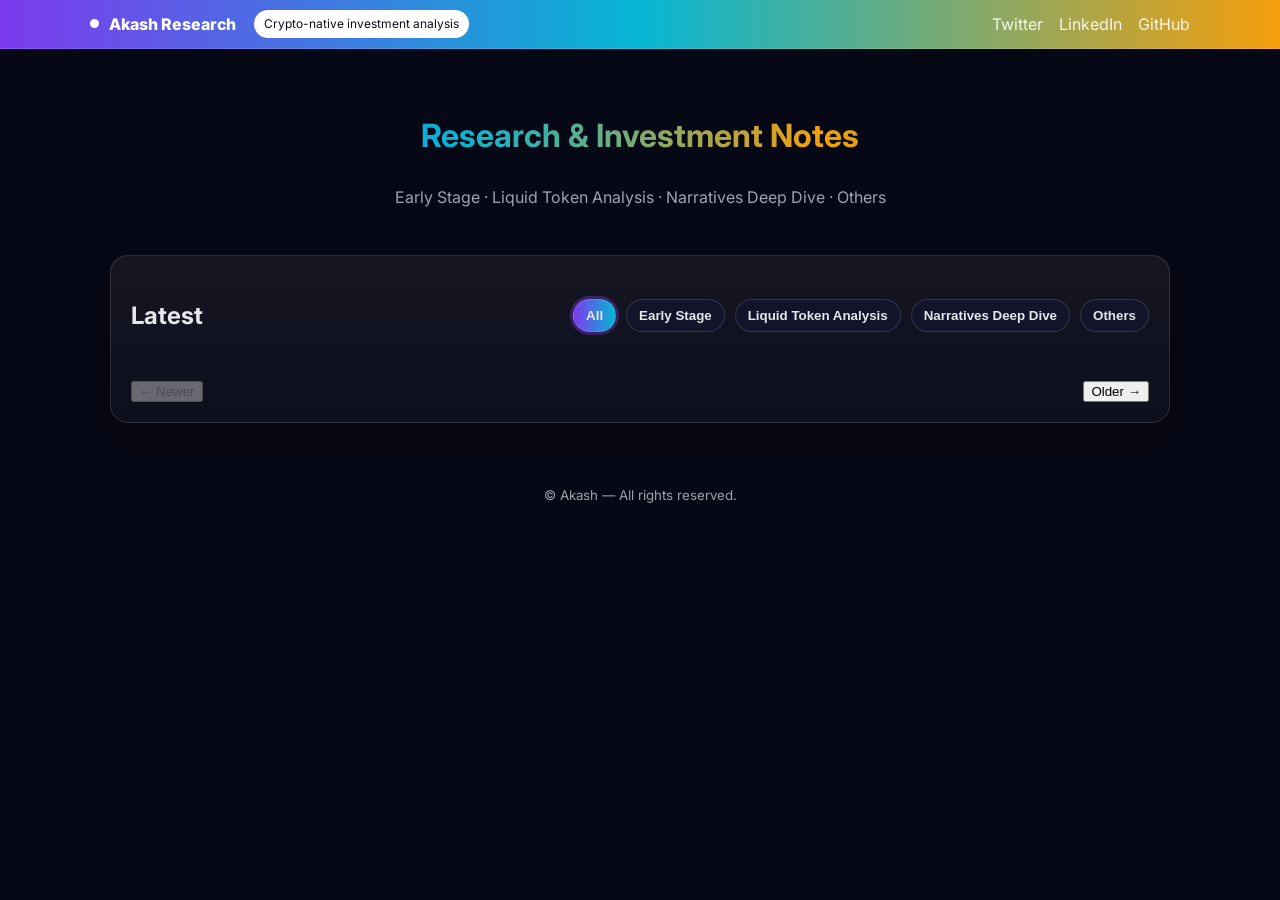
==== index.html @ 3c8e9f44 "Add files via upload" ====
<!DOCTYPE html>
<html lang="en">
<head>
  <meta charset="UTF-8">
  <meta name="viewport" content="width=device-width, initial-scale=1.0">
  <title>Crypto Research — Akash</title>
  <meta name="description" content="Investment analysis, narratives, and liquid token research.">
  <link rel="stylesheet" href="./styles.css">
  <link rel="preconnect" href="https://fonts.googleapis.com">
  <link rel="preconnect" href="https://fonts.gstatic.com" crossorigin>
  <link href="https://fonts.googleapis.com/css2?family=Inter:wght@400;600;800&display=swap" rel="stylesheet">
</head>
<body>
  <div class="topbar">
    <div class="container topbar-inner">
      <div class="brand">
        <span class="dot"></span>
        <a href="./" class="brand-name">Akash Research</a>
        <span class="tagline">Crypto-native investment analysis</span>
      </div>
      <nav class="social">
        <a id="twitterLink" target="_blank" rel="noopener">Twitter</a>
        <a id="linkedinLink" target="_blank" rel="noopener">LinkedIn</a>
        <a id="githubLink" target="_blank" rel="noopener">GitHub</a>
      </nav>
    </div>
  </div>

  <header class="container hero">
    <h1 class="gradient">Research & Investment Notes</h1>
    <p class="lede">Early Stage · Liquid Token Analysis · Narratives Deep Dive · Others</p>
  </header>

  <main class="container">
    <section class="card">
      <div class="filters-head">
        <h2>Latest</h2>
        <div class="chips" id="chips">
          <button class="chip active" data-tag="All">All</button>
          <button class="chip" data-tag="Early Stage">Early Stage</button>
          <button class="chip" data-tag="Liquid Token Analysis">Liquid Token Analysis</button>
          <button class="chip" data-tag="Narratives Deep Dive">Narratives Deep Dive</button>
          <button class="chip" data-tag="Others">Others</button>
        </div>
      </div>
      <div id="list" class="grid"></div>
      <div id="pager" class="pager">
        <button id="prevBtn" class="btn ghost" disabled>← Newer</button>
        <button id="nextBtn" class="btn ghost">Older →</button>
      </div>
    </section>
  </main>

  <footer class="container footer">
    <small>&copy; <span id="year"></span> Akash — All rights reserved.</small>
  </footer>

  <script src="./scripts/api.js"></script>
  <script src="./scripts/list.js"></script>
</body>
</html>
---- styles.css ----
/* Vibrant crypto theme */
:root{
  --bg:#070815; --text:#e5e7eb; --muted:#9ca3af;
  --card:rgba(255,255,255,.06); --border:rgba(255,255,255,.12);
  --accent1:#7c3aed; --accent2:#06b6d4; --accent3:#f59e0b; --accent4:#22c55e;
  --ring: rgba(124,58,237,.35); --maxw:1100px;
}
*{box-sizing:border-box}
html,body{margin:0;padding:0;background:var(--bg);color:var(--text);font-family:'Inter',system-ui,Segoe UI,Roboto,Arial,sans-serif;line-height:1.65}
.container{max-width:var(--maxw);margin:0 auto;padding:0 20px}
.topbar{background:linear-gradient(90deg,var(--accent1),var(--accent2),var(--accent3));border-bottom:1px solid var(--border)}
.topbar-inner{display:flex;align-items:center;justify-content:space-between;padding:10px 0}
.brand{display:flex;align-items:center;gap:10px}
.brand .dot{width:9px;height:9px;border-radius:999px;background:#fff}
.brand-name{color:#fff;text-decoration:none;font-weight:800}
.tagline{background:#fff;color:#0b0f19;border-radius:999px;padding:4px 10px;font-size:12px;margin-left:8px}
.social a{color:#fff;opacity:.9;margin-left:12px;text-decoration:none}
.social a:hover{opacity:1}

.hero{padding:40px 0 10px;text-align:center}
.gradient{background:linear-gradient(90deg,var(--accent1),var(--accent2),var(--accent3),var(--accent4));-webkit-background-clip:text;background-clip:text;color:transparent}
.lede{color:var(--muted)}

.card{background:linear-gradient(180deg, rgba(255,255,255,.06), rgba(255,255,255,.03));border:1px solid var(--border);padding:20px;border-radius:18px;margin:18px 0;box-shadow:0 18px 40px rgba(0,0,0,.25)}
.filters-head{display:flex;align-items:center;justify-content:space-between;gap:10px;flex-wrap:wrap}
.chips{display:flex;gap:10px;flex-wrap:wrap}
.chip{background:#12142a;border:1px solid rgba(255,255,255,.14);color:#e5e7eb;border-radius:999px;padding:8px 12px;cursor:pointer;font-weight:600}
.chip:hover{border-color:#fff}
.chip.active{background:linear-gradient(90deg,var(--accent1),var(--accent2));box-shadow:0 0 0 3px var(--ring);}

.grid{display:grid;grid-template-columns:repeat(3,1fr);gap:16px;margin-top:16px}
.item{display:flex;flex-direction:column;gap:10px;background:rgba(255,255,255,.04);border:1px solid rgba(255,255,255,.08);border-radius:16px;padding:16px}
.item h3{margin:4px 0 6px}
.item .meta{color:var(--muted);font-size:12px;display:flex;align-items:center;justify-content:space-between}
.item .excerpt{color:#cbd5e1}
.item .badge{font-size:12px;padding:4px 10px;border-radius:999px;border:1px solid rgba(255,255,255,.16)}
.item a.cta{margin-top:auto;display:inline-block;text-decoration:none;font-weight:700;padding:10px 12px;border-radius:12px;background:linear-gradient(90deg,var(--accent2),var(--accent4));color:#041016}
.item a.cta:hover{filter:brightness(1.05)}
.pager{display:flex;justify-content:space-between;margin-top:10px}

.footer{padding:40px 0 60px;color:#a1a1aa;text-align:center}

.article{padding:24px 0}
.article-card{max-width:860px;margin:0 auto}
.article-hero{height:260px;border-radius:16px;background:linear-gradient(135deg,var(--accent2),var(--accent1));border:1px solid var(--border);margin:12px 0 18px;display:flex;align-items:end;justify-content:flex-start;overflow:hidden}
.article-hero img{width:100%;height:100%;object-fit:cover}
.meta{color:var(--muted);font-size:14px;margin:6px 0 10px}
.tags{display:flex;gap:8px;flex-wrap:wrap;margin-bottom:16px}
.tag{font-size:12px;padding:4px 10px;border-radius:999px;border:1px solid rgba(255,255,255,.16);background:rgba(255,255,255,.06)}
.content img{max-width:100%;height:auto;border-radius:12px;border:1px solid rgba(255,255,255,.12)}
.content blockquote{border-left:3px solid var(--accent2);padding-left:12px;color:#cbd5e1}
.content pre{overflow:auto;background:#0c1222;border:1px solid rgba(255,255,255,.1);border-radius:12px;padding:12px}
.content code{font-family:ui-monospace, SFMono-Regular, Menlo, Monaco, Consolas, "Liberation Mono", "Courier New", monospace}
.share{display:flex;gap:10px;margin-top:18px}

@media (max-width: 950px){ .grid{grid-template-columns:repeat(2,1fr)} }
@media (max-width: 640px){ .grid{grid-template-columns:1fr} .article-hero{height:200px} }
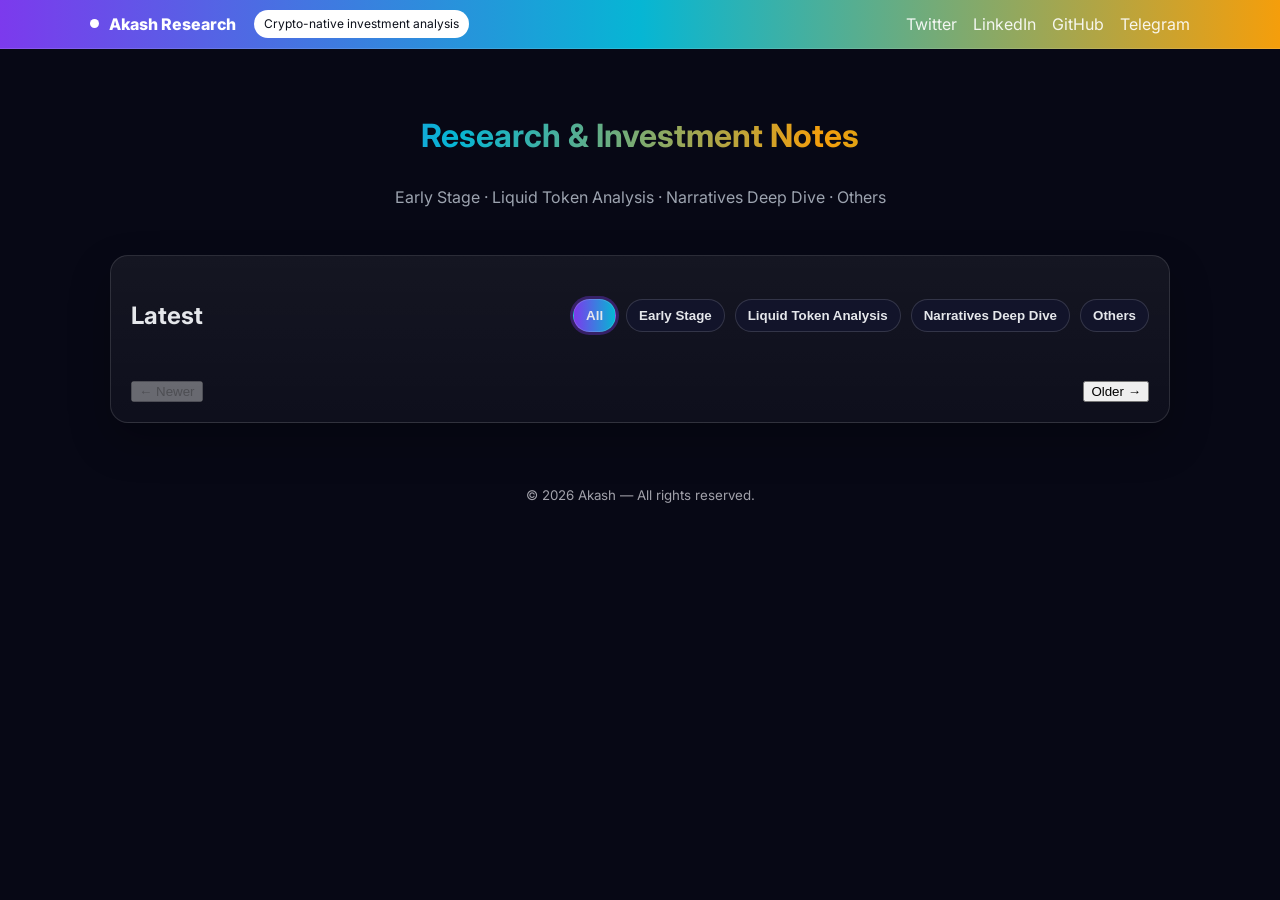
==== commit a224a887: "Update index.html" ====
--- a/index.html
+++ b/index.html
@@ -19,10 +19,11 @@
         <span class="tagline">Crypto-native investment analysis</span>
       </div>
       <nav class="social">
-        <a id="twitterLink" target="_blank" rel="noopener">Twitter</a>
-        <a id="linkedinLink" target="_blank" rel="noopener">LinkedIn</a>
-        <a id="githubLink" target="_blank" rel="noopener">GitHub</a>
-      </nav>
+  <a href="https://twitter.com/akashkbanerjee" target="_blank">Twitter</a>
+  <a href="https://www.linkedin.com/in/akashkbanerjee" target="_blank">LinkedIn</a>
+  <a href="https://github.com/akashkbanerjee" target="_blank">GitHub</a>
+  <a href="https://t.me/thinkakash" target="_blank">Telegram</a>
+</nav>
     </div>
   </div>
 
--- a/styles.css
+++ b/styles.css
@@ -30,7 +30,24 @@
 
 .grid{display:grid;grid-template-columns:repeat(3,1fr);gap:16px;margin-top:16px}
 .item{display:flex;flex-direction:column;gap:10px;background:rgba(255,255,255,.04);border:1px solid rgba(255,255,255,.08);border-radius:16px;padding:16px}
-.item h3{margin:4px 0 6px}
+/* Card title */
+.item h3{
+  margin:4px 0 6px;
+  font-size:20px;
+  line-height:1.35;
+}
+
+.item h3 a{
+  color:#fff;                 /* bright */
+  font-weight:800;            /* bold */
+  text-decoration:none;       /* clean */
+}
+
+.item h3 a:hover,
+.item h3 a:focus{
+  color:var(--accent2);       /* subtle pop on hover */
+  text-decoration:underline;  /* good accessibility */
+}
 .item .meta{color:var(--muted);font-size:12px;display:flex;align-items:center;justify-content:space-between}
 .item .excerpt{color:#cbd5e1}
 .item .badge{font-size:12px;padding:4px 10px;border-radius:999px;border:1px solid rgba(255,255,255,.16)}
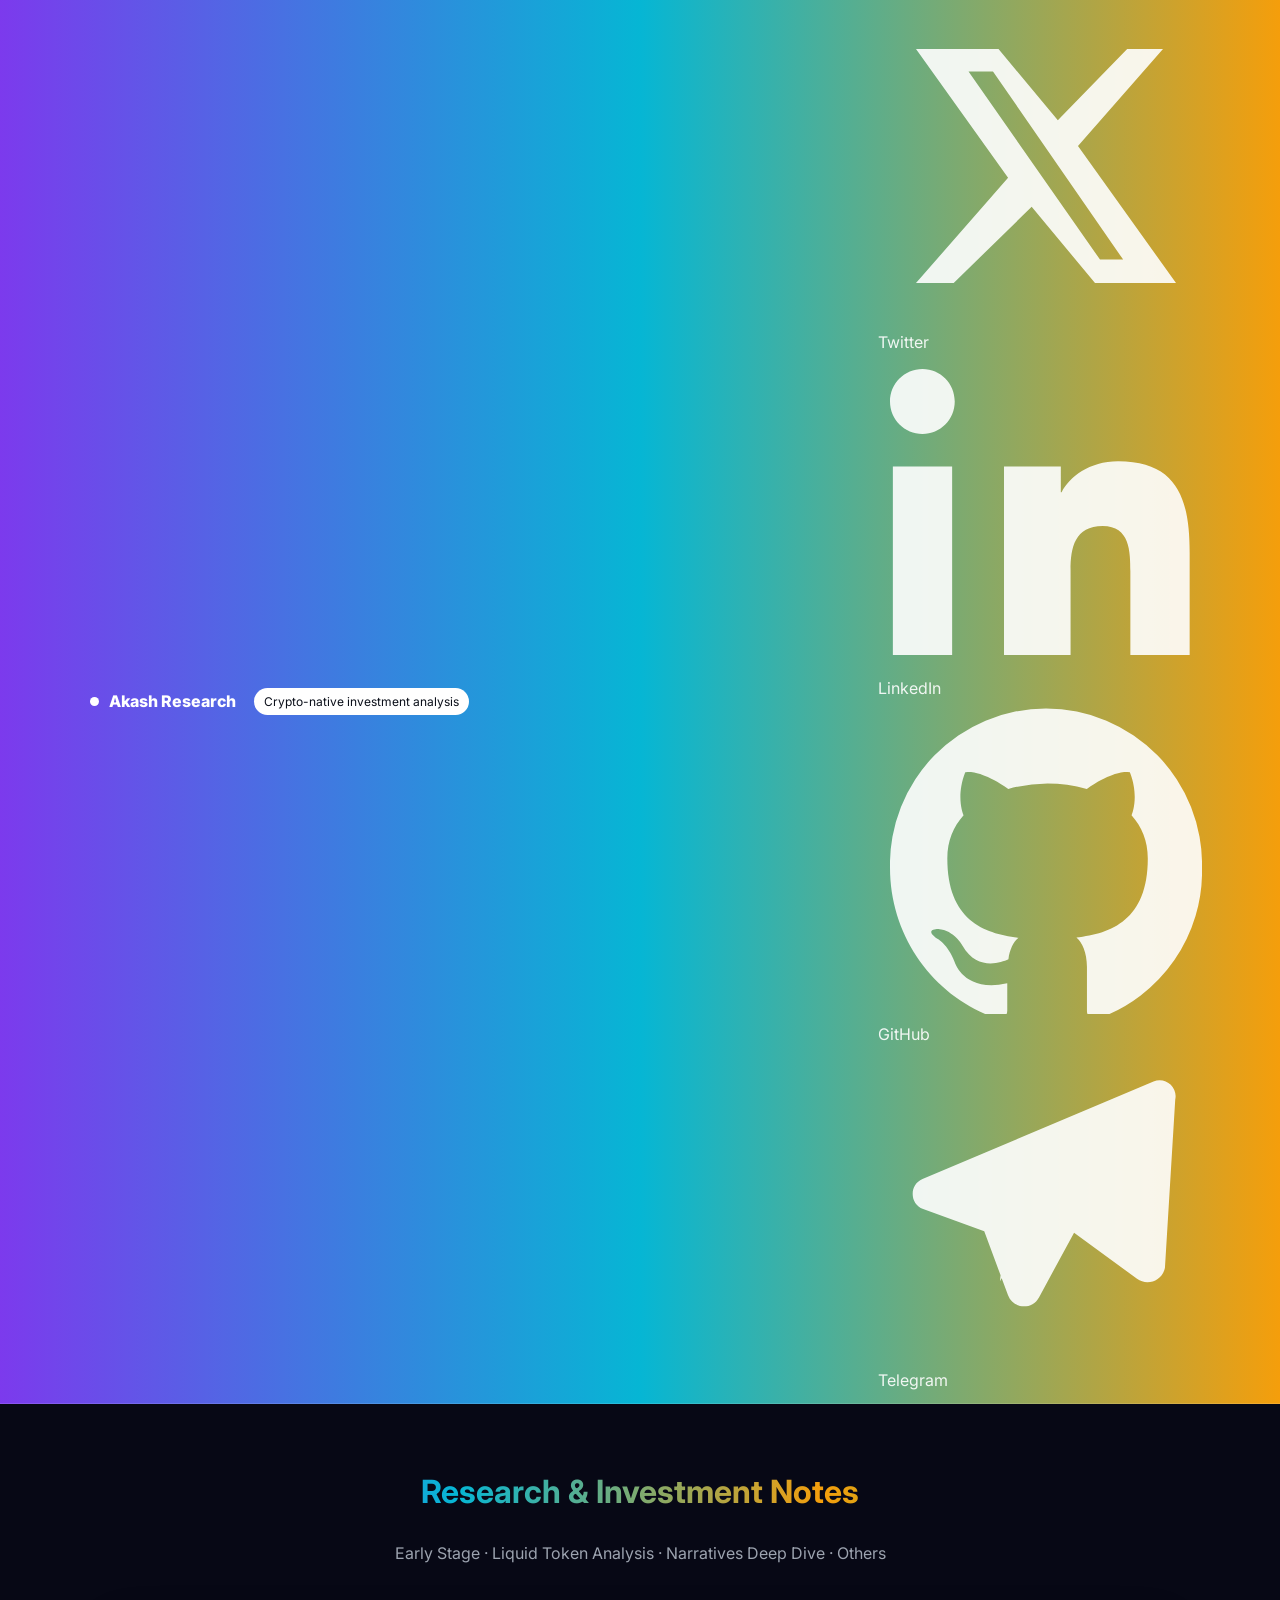
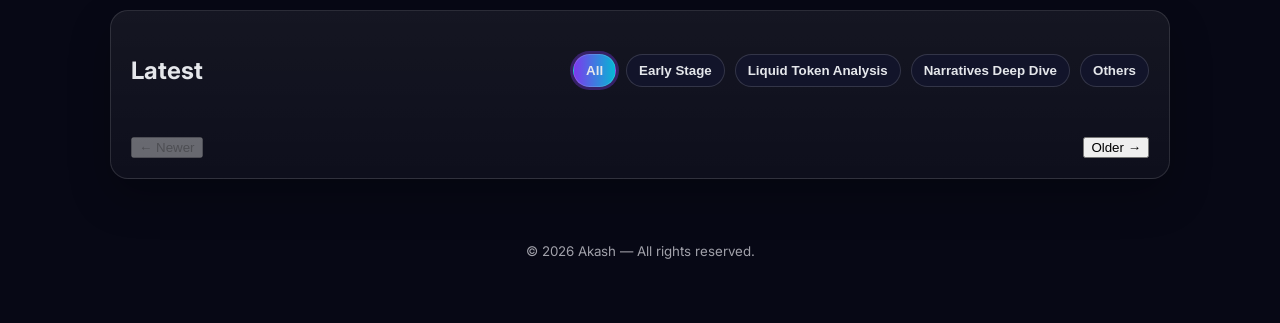
==== commit 62003150: "Update index.html" ====
--- a/index.html
+++ b/index.html
@@ -19,10 +19,37 @@
         <span class="tagline">Crypto-native investment analysis</span>
       </div>
       <nav class="social">
-  <a href="https://twitter.com/akashkbanerjee" target="_blank">Twitter</a>
-  <a href="https://www.linkedin.com/in/akashkbanerjee" target="_blank">LinkedIn</a>
-  <a href="https://github.com/akashkbanerjee" target="_blank">GitHub</a>
-  <a href="https://t.me/thinkakash" target="_blank">Telegram</a>
+  <a href="https://twitter.com/akashkbanerjee" target="_blank" aria-label="Twitter" rel="noopener">
+    <svg class="icon" viewBox="0 0 24 24" aria-hidden="true">
+      <path fill="currentColor"
+        d="M18.244 3H21l-6.54 7.47L22 21h-6.23l-4.873-5.86L4.9 21H2l7.084-8.087L2 3h6.347l4.564 5.487L18.244 3Zm-2.09 16.2h1.78L7.923 4.727H6.04L16.154 19.2Z"/>
+    </svg>
+    <span class="label">Twitter</span>
+  </a>
+
+  <a href="https://www.linkedin.com/in/akashkbanerjee" target="_blank" aria-label="LinkedIn" rel="noopener">
+    <svg class="icon" viewBox="0 0 24 24" aria-hidden="true">
+      <path fill="currentColor"
+        d="M4.98 3.5C4.98 4.88 3.87 6 2.5 6S0 4.88 0 3.5 1.12 1 2.5 1s2.48 1.12 2.48 2.5zM.22 8.5h4.56V23H.22V8.5zM8.77 8.5h4.37v1.98h.06c.61-1.16 2.11-2.38 4.35-2.38 4.65 0 5.5 3.06 5.5 7.03V23h-4.56v-6.42c0-1.53-.03-3.5-2.13-3.5-2.14 0-2.47 1.67-2.47 3.39V23H8.77V8.5z"/>
+    </svg>
+    <span class="label">LinkedIn</span>
+  </a>
+
+  <a href="https://github.com/akashkbanerjee" target="_blank" aria-label="GitHub" rel="noopener">
+    <svg class="icon" viewBox="0 0 24 24" aria-hidden="true">
+      <path fill="currentColor"
+        d="M12 .5A12 12 0 0 0 0 12.74c0 5.4 3.44 9.98 8.2 11.6.6.1.82-.27.82-.6v-2.1c-3.34.74-4.04-1.62-4.04-1.62-.55-1.43-1.34-1.8-1.34-1.8-1.1-.77.08-.75.08-.75 1.22.09 1.86 1.28 1.86 1.28 1.08 1.9 2.84 1.35 3.53 1.04.1-.8.42-1.35.77-1.66-2.67-.31-5.47-1.37-5.47-6.09 0-1.35.47-2.45 1.25-3.32-.13-.31-.54-1.58.12-3.3 0 0 1.01-.33 3.32 1.27a11.2 11.2 0 0 1 6.04 0c2.31-1.6 3.32-1.27 3.32-1.27.66 1.72.25 2.99.12 3.3.78.87 1.25 1.97 1.25 3.32 0 4.74-2.81 5.77-5.49 6.08.43.38.81 1.12.81 2.27v3.37c0 .34.22.72.83.6A12.02 12.02 0 0 0 24 12.74 12 12 0 0 0 12 .5z"/>
+    </svg>
+    <span class="label">GitHub</span>
+  </a>
+
+  <a href="https://t.me/thinkakash" target="_blank" aria-label="Telegram" rel="noopener">
+    <svg class="icon" viewBox="0 0 24 24" aria-hidden="true">
+      <path fill="currentColor"
+        d="M21.94 4.05c.22-.98-.77-1.78-1.67-1.4L2.5 10.16c-1.03.43-1 1.92.05 2.3l4.7 1.72 1.83 4.92c.39 1.05 1.85 1.15 2.38.16l2.7-4.98 4.84 3.55c.8.59 1.94.15 2.15-.84L21.94 4.05Zm-4.9 3.13-8.26 7.6-.32 3.23 1.45-2.66 7.13-8.17Z"/>
+    </svg>
+    <span class="label">Telegram</span>
+  </a>
 </nav>
     </div>
   </div>
--- a/styles.css
+++ b/styles.css
@@ -72,3 +72,41 @@
 
 @media (max-width: 950px){ .grid{grid-template-columns:repeat(2,1fr)} }
 @media (max-width: 640px){ .grid{grid-template-columns:1fr} .article-hero{height:200px} }
+/* ===== Mobile topbar fixes ===== */
+@media (max-width: 820px) {
+  .topbar-inner{
+    flex-wrap: wrap;          /* allow the bar to break into 2 rows */
+    gap: 8px;
+    padding: 8px 0;
+  }
+  .brand{
+    width: 100%;
+    justify-content: space-between;
+    align-items: center;
+  }
+  .brand-name{
+    font-size: 18px;          /* slightly smaller brand text */
+  }
+  .tagline{
+    font-size: 12px;
+    padding: 6px 10px;
+    white-space: nowrap;      /* keep it on one line */
+    max-width: 60vw;          /* don’t let the pill get too wide */
+    overflow: hidden;
+    text-overflow: ellipsis;  /* … if it’s still too long */
+  }
+  .social{
+    width: 100%;              /* move socials to the next line */
+    display: flex;
+    gap: 12px;
+    flex-wrap: wrap;
+  }
+  .social a{
+    font-size: 14px;
+  }
+}
+
+/* Hide the tagline on very small screens to avoid overlap completely */
+@media (max-width: 380px){
+  .tagline{ display: none; }
+}
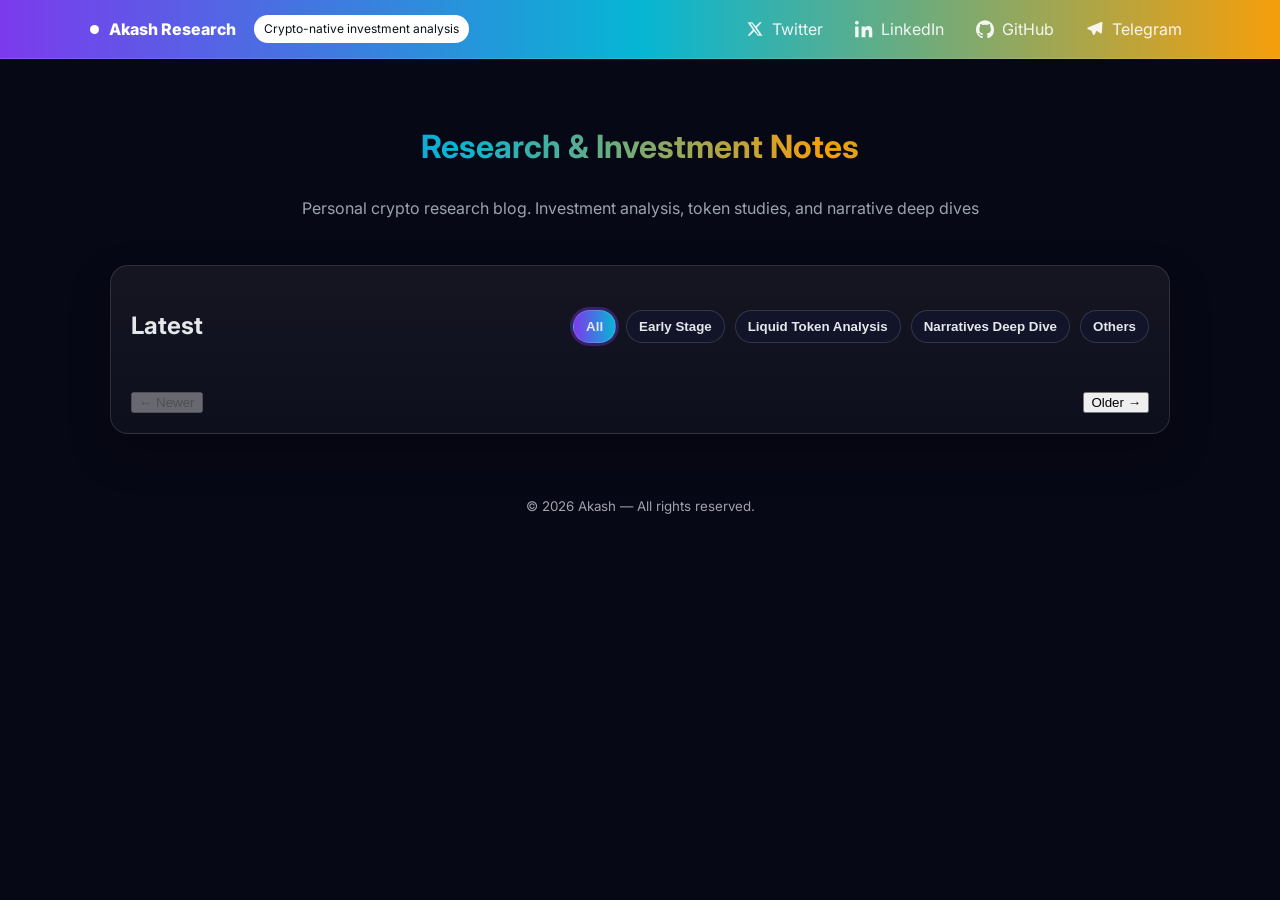
==== commit 9628f257: "Update index.html" ====
--- a/index.html
+++ b/index.html
@@ -56,7 +56,7 @@
 
   <header class="container hero">
     <h1 class="gradient">Research & Investment Notes</h1>
-    <p class="lede">Early Stage · Liquid Token Analysis · Narratives Deep Dive · Others</p>
+    <p class="lede">Personal crypto research blog. Investment analysis, token studies, and narrative deep dives</p>
   </header>
 
   <main class="container">
--- a/styles.css
+++ b/styles.css
@@ -110,3 +110,70 @@
 @media (max-width: 380px){
   .tagline{ display: none; }
 }
+/* --- Social links: icons + better tap targets --- */
+.social a{
+  display:inline-flex;          /* icon + label align */
+  align-items:center;
+  gap:8px;
+  color:#fff;
+  opacity:.9;
+  margin-left:12px;
+  text-decoration:none;
+  padding:6px 8px;              /* easier to tap */
+  border-radius:10px;
+}
+.social a:hover{opacity:1}
+
+/* size for the inline SVGs we added in index.html */
+.social .icon{
+  width:18px; height:18px;
+  display:inline-block;
+  color:#fff;
+}
+
+/* On mobile: show only icons (hide labels), auto spacing */
+@media (max-width: 820px){
+  .social{
+    width:100%;
+    display:flex;
+    justify-content:space-around;
+    gap:10px;
+    flex-wrap:wrap;
+  }
+  .social a{ margin-left:0; padding:8px }
+  .social .label{ display:none; }    /* <-- hide text on phones */
+  .social .icon{ width:22px; height:22px; }
+}
+
+/* --- Share buttons on the post page (turn text into pills) --- */
+.share{
+  display:flex;
+  gap:10px;
+  margin-top:18px;
+  flex-wrap:wrap;
+}
+.share a{
+  display:inline-flex;
+  align-items:center;
+  gap:8px;
+  padding:8px 12px;
+  border-radius:999px;
+  text-decoration:none;
+  font-weight:600;
+  border:1px solid rgba(255,255,255,.16);
+  background:rgba(255,255,255,.06);
+  color:#e5e7eb;
+  transition:border-color .2s, transform .15s ease;
+}
+.share a:hover{
+  border-color:#fff;
+  transform:translateY(-1px);
+}
+
+/* (Optional) keep the gradient bar visible while scrolling) */
+.topbar{
+  position: sticky;
+  top: 0;
+  z-index: 50;
+  backdrop-filter: saturate(140%) blur(6px);
+}
